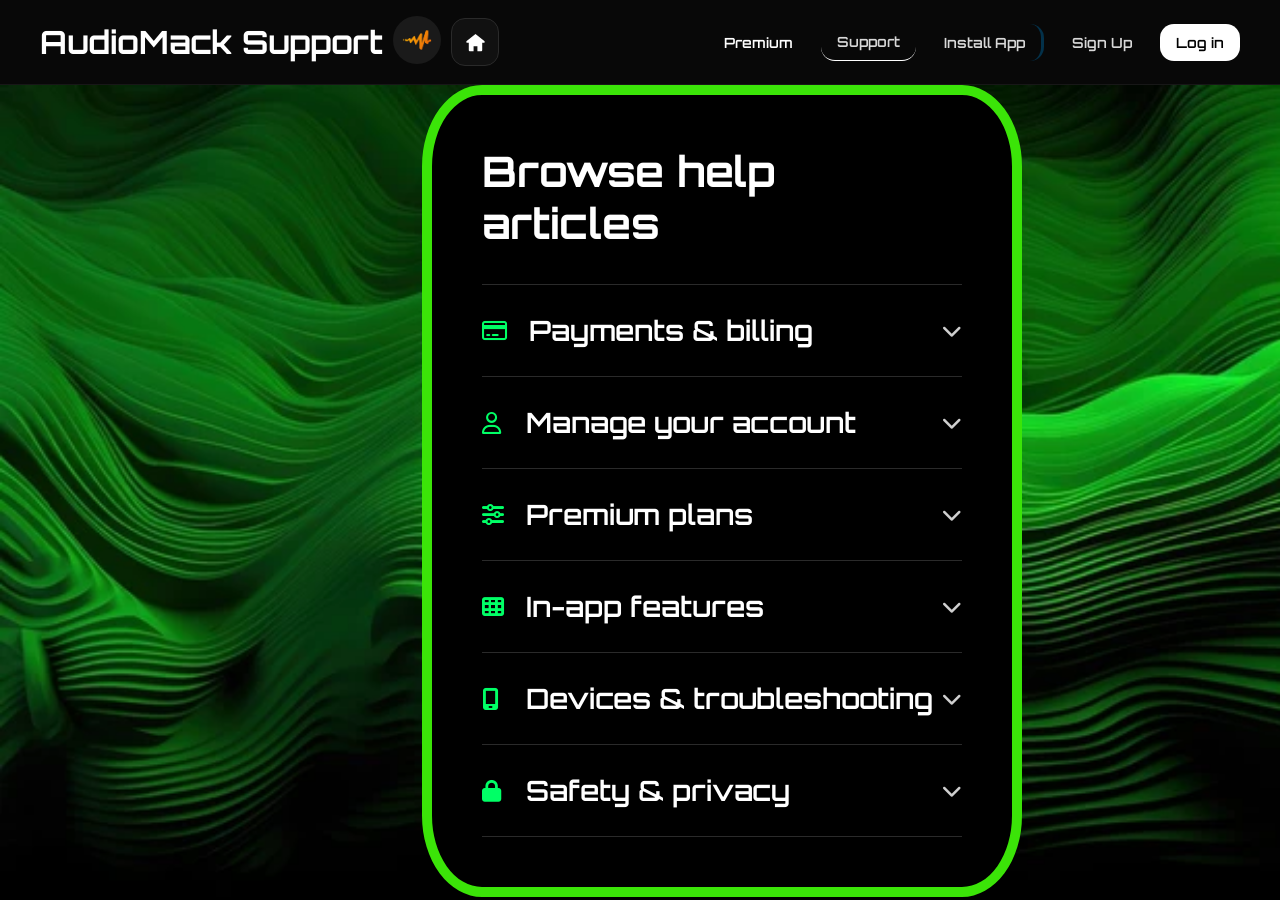
==== support.html @ 7ff64ee5 "Add files via upload" ====
<!DOCTYPE html>
<html lang="en">
<head>
  <meta charset="UTF-8" />
  <meta name="viewport" content="width=device-width, initial-scale=1.0"/>
  <title>Help Articles</title>
    <link rel="stylesheet" href="support.css">
  <link rel="preconnect" href="https://fonts.googleapis.com">
  <link rel="preconnect" href="https://fonts.gstatic.com" crossorigin>
  <link href="https://fonts.googleapis.com/css2?family=Poppins:wght@400;500;600;700&display=swap" rel="stylesheet">
  <link href="https://fonts.googleapis.com/css2?family=Orbitron:wght@900&display=swap" rel="stylesheet">

  <link
    rel="stylesheet"
    href="https://cdnjs.cloudflare.com/ajax/libs/font-awesome/6.5.1/css/all.min.css"
  />
</head>
<body>
      <div class="nav-bar">
    <div class="logo-section">
      <div class="logo"> 
        <h1>AudioMack Support</h1>
        <a href="index.html"><img src="images (2).png" alt=""></a>
        <a href="index.html"><div class="home-icon">
          <svg xmlns="http://www.w3.org/2000/svg" viewBox="0 0 24 24" fill="currentColor">
            <path d="M12 3.2 2.8 10.5a1 1 0 0 0 .6 1.8H5V20a1 1 0 0 0 1 1h4v-5h4v5h4a1 1 0 0 0 1-1v-7.7h1.6a1 1 0 0 0 .6-1.8L12 3.2Z"/>
          </svg>
        </div></a>
      </div>
    </div>
    
    
    <button class="hamburger" id="hamburger">
      <span></span>
      <span></span>
      <span></span>
    </button>
    
    <div class="link-section" id="linkSection">
      <a href="premium.html" class="nav-premium">Premium</a>
      <a href="support.html" class="support">Support</a>
      <a href="#" class="install">Install App</a>
      <a href="#" class="signup">Sign Up</a>
      <a href="#" class="login">Log in</a>
    </div>
  </div>
  <div class="background">
  <div class="help-container">

    <h1 class="help-title">Browse help articles</h1>

    <div class="help-item">
      <div class="help-header">
        <div class="left">
          <i class="fa-regular fa-credit-card"></i>
          <h3>Payments & billing</h3>
        </div>

        <i class="fa-solid fa-chevron-down arrow"></i>
      </div>

      <div class="content">
        <p>
          Learn about subscriptions, refunds, payment methods, and invoices.
        </p>
      </div>
    </div>

    <div class="help-item">
      <div class="help-header">
        <div class="left">
          <i class="fa-regular fa-user"></i>
          <h3>Manage your account</h3>
        </div>

        <i class="fa-solid fa-chevron-down arrow"></i>
      </div>

      <div class="content">
        <p>
          Update your email, password, username, and account settings.
        </p>
      </div>
    </div>

    <div class="help-item">
      <div class="help-header">
        <div class="left">
          <i class="fa-solid fa-sliders"></i>
          <h3>Premium plans</h3>
        </div>

        <i class="fa-solid fa-chevron-down arrow"></i>
      </div>

      <div class="content">
        <p>
          Compare plans and discover premium features available to you.
        </p>
      </div>
    </div>

    <div class="help-item">
      <div class="help-header">
        <div class="left">
          <i class="fa-solid fa-table-cells"></i>
          <h3>In-app features</h3>
        </div>

        <i class="fa-solid fa-chevron-down arrow"></i>
      </div>

      <div class="content">
        <p>
          Explore all the tools and features available inside the app.
        </p>
      </div>
    </div>

    <div class="help-item">
      <div class="help-header">
        <div class="left">
          <i class="fa-solid fa-mobile-screen"></i>
          <h3>Devices & troubleshooting</h3>
        </div>

        <i class="fa-solid fa-chevron-down arrow"></i>
      </div>

      <div class="content">
        <p>
          Fix playback, connection, and device compatibility issues quickly.
        </p>
      </div>
    </div>

    <div class="help-item">
      <div class="help-header">
        <div class="left">
          <i class="fa-solid fa-lock"></i>
          <h3>Safety & privacy</h3>
        </div>

        <i class="fa-solid fa-chevron-down arrow"></i>
      </div>

      <div class="content">
        <p>
          Learn how your data is protected and how privacy settings work.
        </p>
      </div>
    </div>

  </div>
  </div>
  <script>
    const items = document.querySelectorAll(".help-item");

    items.forEach(item => {
      const header = item.querySelector(".help-header");

      header.addEventListener("click", () => {
        item.classList.toggle("active");
      });
    });
  </script>

</body>
</html>
---- support.css ----
*{
      margin:0;
      padding:0;
      box-sizing:border-box;

    }
    
    .background{
      background-image: url(background.jpg);
      background-repeat: no-repeat;
      background-size: cover;
    }

    .help-container{
      border-radius: 10%;
      border: 10px solid rgb(59, 228, 8);
      background-color: black;
      padding: 50px;
      width:100%;
      max-width:600px;
      margin-left: 33%;
      font-size: medium;

    }

    .help-title{
      font-size:42px;
      font-weight:700;
      margin-bottom:35px;
      
    }

    .help-item{
      border-top:1px solid #2a2a2a;
      font-family: 'Orbitron', sans-serif;
    }

    .help-item:last-child{
      border-bottom:1px solid #2a2a2a;
    }

    .help-header{
      display:flex;
      justify-content:space-between;
      align-items:center;
      padding:28px 0;
      cursor:pointer;
      transition:0.3s;
    }

    .help-header:hover{
      opacity:0.8;
    }

    .left{
      display:flex;
      align-items:center;
      gap:22px;
    }

    .left i{
      color:#00ff66;
      font-size:22px;
      min-width:22px;
    }

    .left h3{
      font-size:28px;
      font-weight:600;
    }

    .arrow{
      font-size:20px;
      color:#cfcfcf;
      transition:0.3s;
    }

    .help-item.active .arrow{
      transform:rotate(180deg);
    }

    .content{
      max-height:0;
      overflow:hidden;
      transition:max-height 0.4s ease;
      color:#bdbdbd;
      font-size:17px;
      line-height:1.7;
    }

    .content p{
      padding-bottom:25px;
    }

    .help-item.active .content{
      max-height:200px;
    }

    @media(max-width:768px){

      .help-title{
        font-size:30px;
      }

      .left h3{
        font-size:20px;
      }

      .help-header{
        padding:22px 0;
      }
    } 
    body{
    font-family: 'Poppins', sans-serif;
    color:white;
    font-family: 'Orbitron', sans-serif;
    background-color: black;
  }
  .top-label {
    font-family: 'Orbitron', sans-serif;
  }
.nav-bar{
    width:100%;
    height:85px;
    padding:0 40px;

    display:flex;
    justify-content:flex-start;
    align-items:center;
    gap:25px;

    position:sticky;
    top:0;
    z-index:1000;

    background:rgba(10,10,10,0.85);
    backdrop-filter:blur(18px);

    border-bottom:1px solid rgba(255,255,255,0.06);
  }

  /* ===== LOGO SECTION ===== */

  .logo-section{
    display:flex;
    align-items:center;
    flex-shrink:0;
  }
  .support{
    border-bottom: 1px solid white;
  }
  .nav-premium{
  color:white !important;
}
  /* ===== LOGO ===== */

  .logo{
    display:flex;
    align-items:center;
    gap:10px;
    cursor:pointer;
  }

  .logo img{
    width:48px;
    height:48px;
    object-fit:cover;
    border-radius:50%;
    flex-shrink:0;

    transition:0.3s ease;
  }

  .logo img:hover{
    transform:scale(1.08) rotate(3deg);
  }
  .home-icon{
    width:48px;
    height:48px;
    flex-shrink:0;

    display:flex;
    align-items:center;
    justify-content:center;

    border-radius:14px;

    background:#111;
    border:1px solid #2a2a2a;

    color:white;

    cursor:pointer;

    transition:0.3s ease;
  }

  .home-icon svg{
    width:23px;
    height:23px;

    transition:0.3s ease;
  }

  .home-icon:hover{
    background:#1b1b1b;


    transform:translateY(-2px);
  }

  .home-icon:hover svg{
    transform:scale(1.08);
  }
  /* ===== SEARCH ===== */

  .search{
    flex:1;
    min-width:250px;
    max-width:420px;
    height:52px;
    font-weight: bolder;
    display:flex;
    align-items:center;
    gap:12px;

    padding:0 18px;

    border-radius:18px;

    background:#161616;
    border:2px solid transparent;

    transition:0.35s ease;

    position:relative;
    overflow:hidden;
  }
  .input{
    font-family: 'Poppins', sans-serif;
    font-size: 15px;
    font-weight: bolder;
  }

  /* Glow effect */

  .search::before{
    content:"";
    position:absolute;
    inset:-2px;

    background:linear-gradient(
      90deg,
      #00d4ff,
      #0066ff,
      #00d4ff
    );

    opacity:0;
    transition:0.4s ease;
    z-index:0;
  }

  .search:focus-within::before{
    opacity:1;
    animation:borderMove 3s linear infinite;
  }

  .search::after{
    content:"";
    position:absolute;
    inset:2px;
    background:#161616;
    border-radius:16px;
    z-index:1;
  }

  @keyframes borderMove{
    0%{
      filter:hue-rotate(0deg);
    }

    100%{
      filter:hue-rotate(360deg);
    }
  }

  .search input,
  .search-btn{
    position:relative;
    z-index:2;
    border-left: 1px solid #2a2a2a;
  }

  .search input{
    flex:1;
    border:none;
    outline:none;
    background:none;

    color:white;

    font-size:15px;
    font-weight:500;
  }

  .search input::placeholder{
    color:#7d7d7d;
  }

  .search-btn{
    border:none;
    background:none;

    color:#888;

    display:flex;
    align-items:center;
    justify-content:center;

    cursor:pointer;

    transition:0.3s ease;
  }

  .search-btn:hover{
    color:#00d4ff;
    transform:scale(1.15);
  }

  .nav-title:hover{
    animation-play-state:paused;
    transition: 0.3s ease;
    letter-spacing: 12px;
    cursor: pointer;
  } 
  .link-section{
    display:flex;
    align-items:center;
    gap:12px;
    margin-left:auto;
  }

  .link-section a{
    color:#d8d8d8;
    text-decoration:none;

    padding:10px 16px;
    border-radius:14px;

    font-size:14px;
    font-weight:600;
    white-space:nowrap;

    position:relative;
    overflow:hidden;

    transition:0.3s ease;
  }
  .install{
    border-right: 3px solid #03314a;
  }
  .link-section a:last-child{
    color: black;
    background-color: white;
  }
  .link-section a:last-child:hover{
    background-color: black;
    color: white;
    transition: 0.3s ease;
    transform: scale(1.1);
  }
  /* hover background */

  .link-section a::before{
    content:"";
    position:absolute;
    inset:0;

    background:linear-gradient(
      135deg,
      rgba(0,212,255,0.18),
      rgba(0,102,255,0.18)
    );

    opacity:0;
    transition:0.3s ease;
  }

  .link-section a:hover::before{
    opacity:1;
  }

  .link-section a:hover{
    color:white;
    transform:translateY(-2px);
  }

  /* Active button */

  .link-section a:first-child{
    background:linear-gradient(
      135deg,
    );

    color:white;

  }

  /* ===== HAMBURGER ===== */

  .hamburger{
    display:none;
    flex-direction:column;
    justify-content:center;
    gap:5px;
    flex-shrink:0;

    background:none;
    border:none;

    cursor:pointer;
  }

  .hamburger span{
    width:28px;
    height:3px;

    background:white;

    border-radius:20px;

    transition:0.35s ease;
  }

  .hamburger.active span:nth-child(1){
    transform:rotate(45deg) translateY(11px);
  }

  .hamburger.active span:nth-child(2){
    opacity:0;
  }

  .hamburger.active span:nth-child(3){
    transform:rotate(-45deg) translateY(-11px);
  }
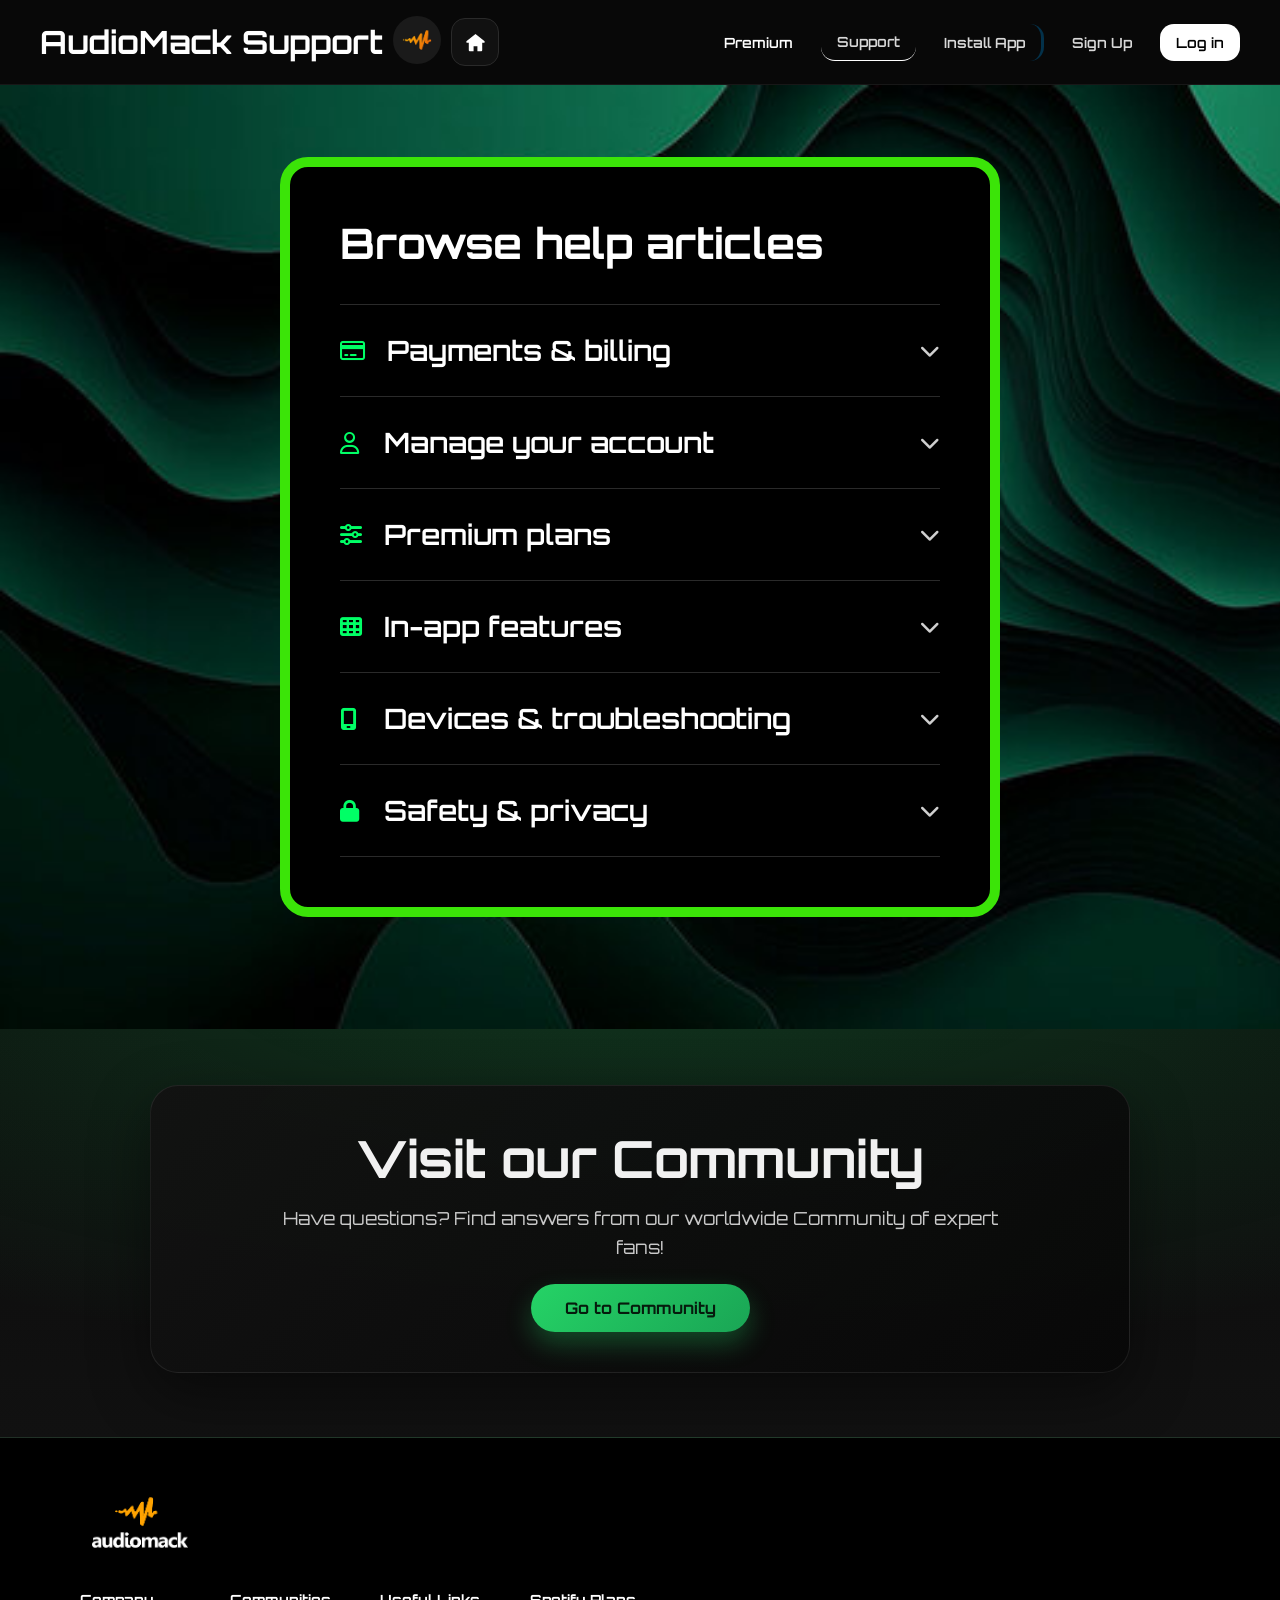
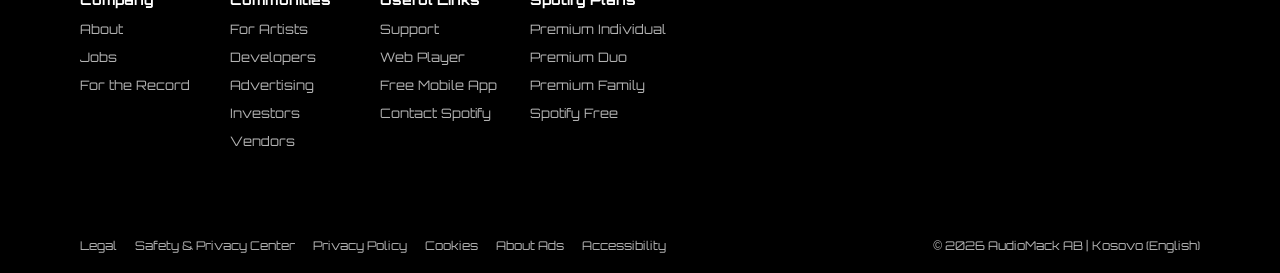
==== commit 497d9c0b: "Add files via upload" ====
--- a/support.html
+++ b/support.html
@@ -26,22 +26,20 @@
             <path d="M12 3.2 2.8 10.5a1 1 0 0 0 .6 1.8H5V20a1 1 0 0 0 1 1h4v-5h4v5h4a1 1 0 0 0 1-1v-7.7h1.6a1 1 0 0 0 .6-1.8L12 3.2Z"/>
           </svg>
         </div></a>
-      </div>
-    </div>
-    
-    
-    <button class="hamburger" id="hamburger">
-      <span></span>
-      <span></span>
-      <span></span>
-    </button>
-    
+        <button class="hamburger" id="hamburger" aria-label="Toggle menu">
+          <span></span>
+          <span></span>
+          <span></span>
+        </button>
+      </div>
+    </div>
+
     <div class="link-section" id="linkSection">
       <a href="premium.html" class="nav-premium">Premium</a>
       <a href="support.html" class="support">Support</a>
-      <a href="#" class="install">Install App</a>
-      <a href="#" class="signup">Sign Up</a>
-      <a href="#" class="login">Log in</a>
+      <a href="install.html" class="install">Install App</a>
+      <a href="signup.html" class="signup">Sign Up</a>
+      <a href="login.html" class="login">Log in</a>
     </div>
   </div>
   <div class="background">
@@ -153,7 +151,89 @@
 
   </div>
   </div>
+  <div class="community-cta" aria-label="Community">
+    <div class="community-cta-inner">
+      <h2 class="community-title">Visit our Community</h2>
+      <p class="community-text">
+        Have questions? Find answers from our worldwide Community of expert fans!
+      </p>
+      <a class="community-button" href="https://audiomack.zendesk.com/hc/en-us">Go to Community</a>
+    </div>
+  </div>
+  <footer>
+    <div class="footer">
+      <div class="footer-logo">
+        <img src="audio.png" alt="Logo">
+      </div>
+      <div class="footer-links">
+        <div class="footer-column">
+          <h4>Company</h4>
+          <ul>
+            <li><a href="#">About</a></li>
+            <li><a href="#">Jobs</a></li>
+            <li><a href="#">For the Record</a></li>
+          </ul>
+        </div>
+        <div class="footer-column">
+          <h4>Communities</h4>
+          <ul>
+            <li><a href="#">For Artists</a></li>
+            <li><a href="#">Developers</a></li>
+            <li><a href="#">Advertising</a></li>
+            <li><a href="#">Investors</a></li>
+            <li><a href="#">Vendors</a></li>
+          </ul>
+        </div>
+        <div class="footer-column">
+          <h4>Useful Links</h4>
+          <ul>
+            <li><a href="#">Support</a></li>
+            <li><a href="#">Web Player</a></li>
+            <li><a href="#">Free Mobile App</a></li>
+            <li><a href="#">Contact Spotify</a></li>
+          </ul>
+        </div>
+        <div class="footer-column">
+          <h4>Spotify Plans</h4>
+          <ul>
+            <li><a href="#">Premium Individual</a></li>
+            <li><a href="#">Premium Duo</a></li>
+            <li><a href="#">Premium Family</a></li>
+            <li><a href="#">Spotify Free</a></li>
+          </ul>
+        </div>
+      </div>
+    </div>
+  </footer>
+  <div class="footer-bottom">
+    <div>
+      <a href="#">Legal</a>
+      <a href="#">Safety &amp; Privacy Center</a>
+      <a href="#">Privacy Policy</a>
+      <a href="#">Cookies</a>
+      <a href="#">About Ads</a>
+      <a href="#">Accessibility</a>
+    </div>
+    <div>© 2026 AudioMack AB | Kosovo (English)</div>
+  </div>
   <script>
+    const hamburger = document.getElementById("hamburger");
+    const linkSection = document.getElementById("linkSection");
+
+    if (hamburger && linkSection) {
+      hamburger.addEventListener("click", () => {
+        linkSection.classList.toggle("active");
+        hamburger.classList.toggle("active");
+      });
+
+      linkSection.querySelectorAll("a").forEach(link => {
+        link.addEventListener("click", () => {
+          linkSection.classList.remove("active");
+          hamburger.classList.remove("active");
+        });
+      });
+    }
+
     const items = document.querySelectorAll(".help-item");
 
     items.forEach(item => {
--- a/support.css
+++ b/support.css
@@ -4,21 +4,93 @@
       box-sizing:border-box;
 
     }
+
+    :root{
+      --cta-bg:#0b0b0b;
+      --cta-panel:rgba(18,18,18,0.92);
+      --cta-accent:#25d366;
+      --cta-accent-dark:#1aa555;
+      --cta-text:#f1f1f1;
+      --cta-muted:#c9c9c9;
+    }
+
+    .community-cta{
+      padding:56px 20px 64px;
+      background:
+        radial-gradient(1200px 420px at 50% -20%, rgba(37,211,102,0.22), rgba(0,0,0,0)),
+        linear-gradient(180deg, var(--cta-bg), #111);
+      border-bottom:1px solid rgba(255,255,255,0.08);
+    }
+
+    .community-cta-inner{
+      max-width:980px;
+      margin:0 auto;
+      text-align:center;
+      background:linear-gradient(135deg, var(--cta-panel), rgba(8,8,8,0.9));
+      border:1px solid rgba(255,255,255,0.08);
+      border-radius:28px;
+      padding:40px 28px;
+      box-shadow:0 20px 60px rgba(0,0,0,0.45);
+    }
+
+
+    .community-title{
+      font-size:clamp(32px, 4vw, 52px);
+      font-weight:700;
+      letter-spacing:-0.5px;
+      margin-bottom:14px;
+      color:var(--cta-text);
+    }
+
+    .community-text{
+      color:var(--cta-muted);
+      font-size:clamp(14px, 2vw, 18px);
+      line-height:1.6;
+      max-width:720px;
+      margin:0 auto;
+    }
+
+    .community-button{
+      display:inline-flex;
+      align-items:center;
+      justify-content:center;
+      margin-top:22px;
+      padding:14px 34px;
+      border-radius:999px;
+      background:linear-gradient(135deg, var(--cta-accent), var(--cta-accent-dark));
+      color:#061b0d;
+      font-weight:700;
+      text-decoration:none;
+      box-shadow:0 12px 26px rgba(37,211,102,0.3);
+      transition:transform 0.2s ease, box-shadow 0.2s ease, filter 0.2s ease;
+    }
+
+    .community-button:hover{
+      transform:translateY(-2px);
+      box-shadow:0 16px 30px rgba(37,211,102,0.35);
+      filter:brightness(1.05);
+    }
+
+    .community-button:focus-visible{
+      outline:2px solid #9bf2c0;
+      outline-offset:3px;
+    }
     
     .background{
-      background-image: url(background.jpg);
+      background-image: url(green-background.avif);
       background-repeat: no-repeat;
       background-size: cover;
+      padding:40px 16px 56px;
     }
 
     .help-container{
-      border-radius: 10%;
+      border-radius: 28px;
       border: 10px solid rgb(59, 228, 8);
       background-color: black;
-      padding: 50px;
-      width:100%;
-      max-width:600px;
-      margin-left: 33%;
+      padding: clamp(26px, 4vw, 50px);
+      width: 92%;
+      max-width: 720px;
+      margin: 32px auto 56px;
       font-size: medium;
 
     }
@@ -96,20 +168,6 @@
       max-height:200px;
     }
 
-    @media(max-width:768px){
-
-      .help-title{
-        font-size:30px;
-      }
-
-      .left h3{
-        font-size:20px;
-      }
-
-      .help-header{
-        padding:22px 0;
-      }
-    } 
     body{
     font-family: 'Poppins', sans-serif;
     color:white;
@@ -443,4 +501,226 @@
 
   .hamburger.active span:nth-child(3){
     transform:rotate(-45deg) translateY(-11px);
+  }
+
+  footer {
+    background-color: #000;
+    padding: 40px 80px;
+    display: flex;
+    justify-content: space-between;
+    flex-wrap: wrap;
+  }
+
+  .footer-logo {
+    flex: 1;
+    margin-bottom: 20px;
+  }
+
+  .footer-logo img {
+    width: 120px;
+  }
+
+  .footer-links {
+    flex: 3;
+    display: flex;
+    justify-content: space-between;
+    flex-wrap: wrap;
+  }
+
+  .footer-column {
+    min-width: 150px;
+    margin-bottom: 20px;
+  }
+
+  .footer-column h4 {
+    color: #fff;
+    font-size: 14px;
+    margin-bottom: 10px;
+  }
+
+  .footer-column ul {
+    list-style: none;
+    padding: 0;
+    margin: 0;
+  }
+
+  .footer-column ul li {
+    margin-bottom: 8px;
+  }
+
+  .footer-column ul li a {
+    color: #b3b3b3;
+    text-decoration: none;
+    font-size: 13px;
+  }
+
+  .footer-column ul li a:hover {
+    text-decoration: underline;
+  }
+
+  .footer-bottom {
+    background-color: #000;
+    padding: 20px 80px;
+    font-size: 12px;
+    color: #b3b3b3;
+    display: flex;
+    justify-content: space-between;
+    flex-wrap: wrap;
+  }
+
+  .footer-bottom a {
+    color: #b3b3b3;
+    text-decoration: none;
+    margin-right: 15px;
+  }
+
+  .footer-bottom a:hover {
+    text-decoration: underline;
+  }
+
+  @media (max-width: 1024px) {
+    footer {
+      padding: 30px;
+    }
+
+    .footer-links {
+      gap: 20px;
+    }
+  }
+
+  @media(max-width:768px){
+
+    .help-title{
+      font-size:30px;
+      text-align:center;
+    }
+
+    .left h3{
+      font-size:20px;
+    }
+
+    .help-header{
+      padding:22px 0;
+      gap:12px;
+    }
+
+    .left{
+      gap:14px;
+    }
+
+    .left i{
+      font-size:18px;
+    }
+
+    .content{
+      font-size:15px;
+    }
+
+    .nav-bar{
+      height:auto;
+      padding:12px 18px;
+      flex-wrap:wrap;
+      gap:14px;
+    }
+
+    .logo-section{
+      width:100%;
+    }
+
+    .logo h1{
+      font-size:18px;
+    }
+
+    .logo img,
+    .home-icon{
+      width:40px;
+      height:40px;
+    }
+
+    .hamburger{
+      display:flex;
+      margin-left:6px;
+    }
+
+    .link-section{
+      position:absolute;
+      top:100%;
+      left:0;
+      width:100%;
+      background:rgba(8,8,8,0.98);
+      backdrop-filter:blur(20px);
+      flex-direction:column;
+      align-items:flex-start;
+      padding:0;
+      margin-left:0;
+      max-height:0;
+      overflow:hidden;
+      transition:0.4s ease;
+      z-index:999;
+    }
+
+    .link-section.active{
+      max-height:400px;
+      padding:15px;
+    }
+
+    .link-section a{
+      width:100%;
+      padding:10px 12px;
+      font-size:13px;
+      border-radius:12px;
+    }
+
+    .background{
+      padding:28px 12px 44px;
+    }
+
+    .help-container{
+      width:100%;
+      border-radius:20px;
+      border-width:8px;
+    }
+
+    .community-cta{
+      padding:48px 16px 56px;
+    }
+
+    .community-cta-inner{
+      padding:32px 20px;
+    }
+
+    footer {
+      flex-direction: column;
+      padding: 24px;
+    }
+
+    .footer-links {
+      flex-direction: column;
+      gap: 20px;
+    }
+
+    .footer-bottom {
+      flex-direction: column;
+      gap: 10px;
+      padding: 16px;
+    }
+  } 
+
+  @media(max-width:520px){
+    .link-section a{
+      font-size:12px;
+      padding:8px 10px;
+    }
+
+    .help-title{
+      font-size:26px;
+    }
+
+    .left h3{
+      font-size:18px;
+    }
+
+    .community-cta-inner{
+      border-radius:20px;
+    }
   }
